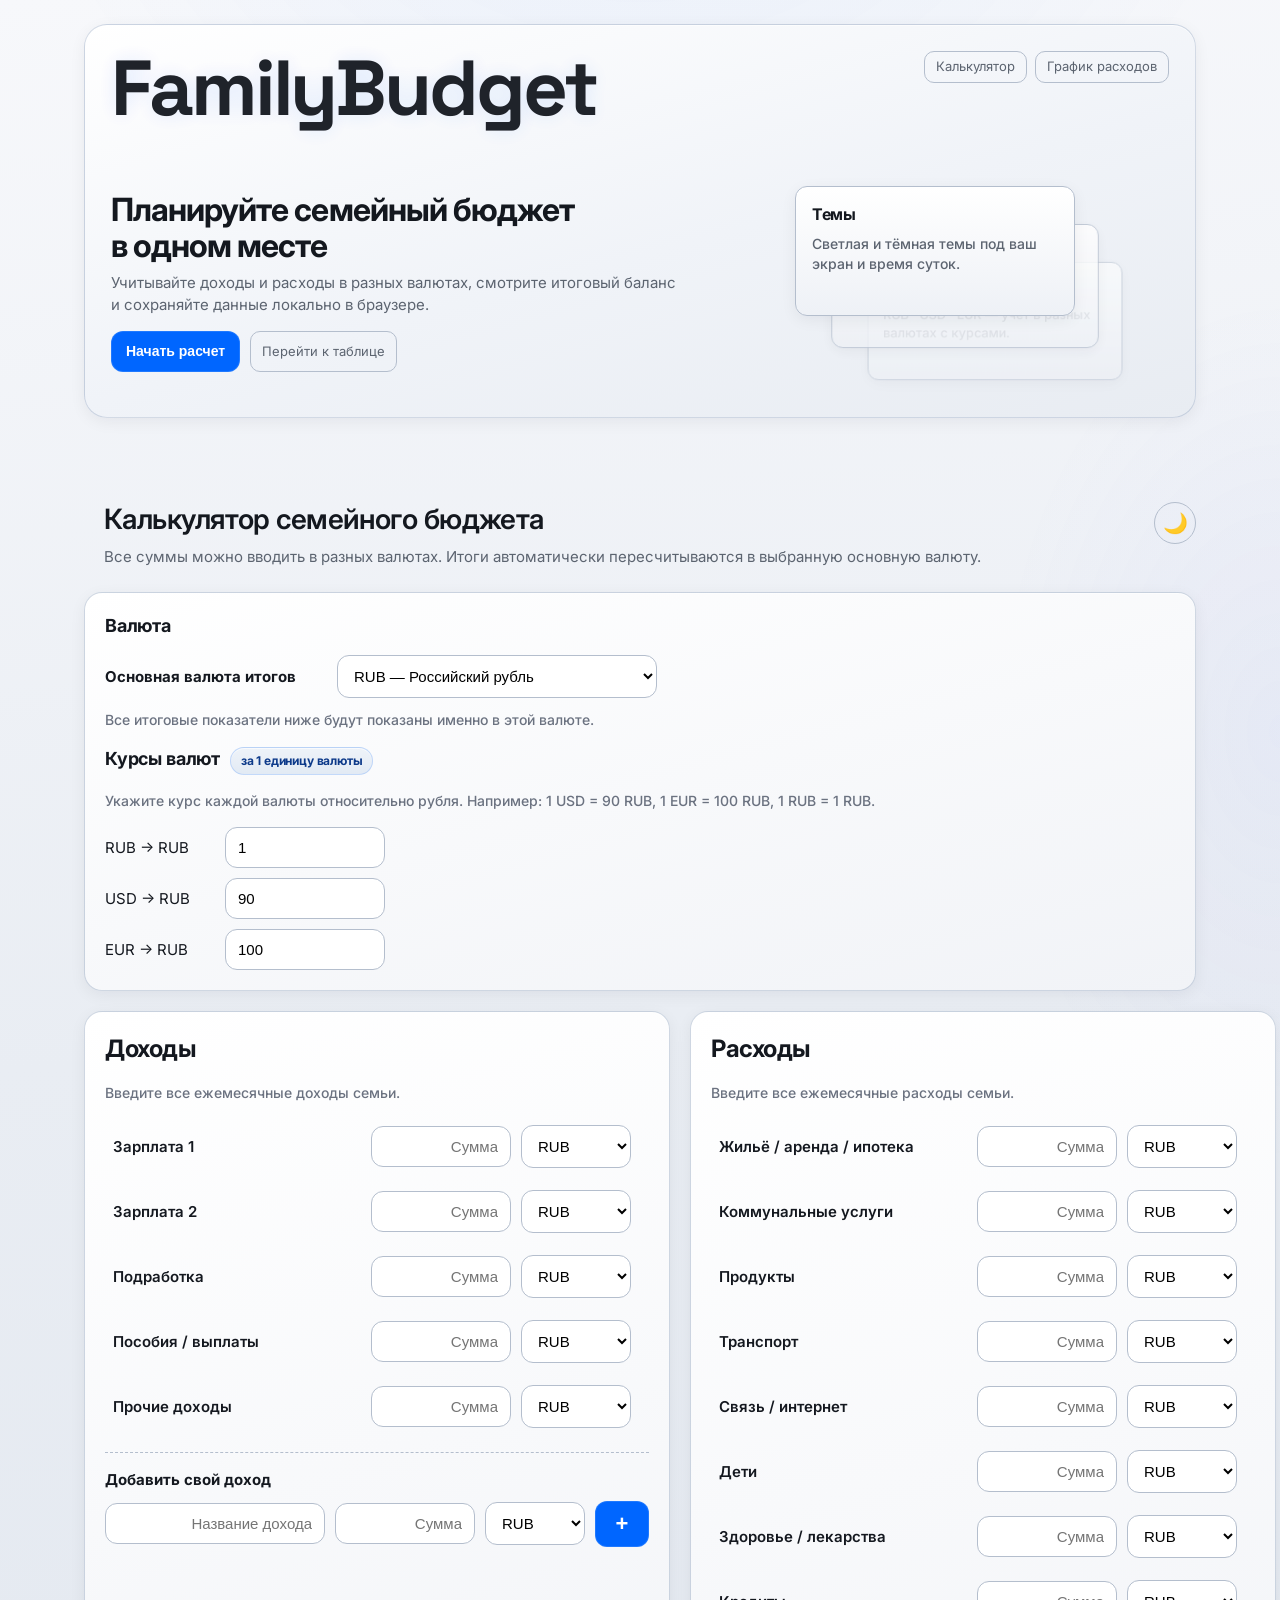
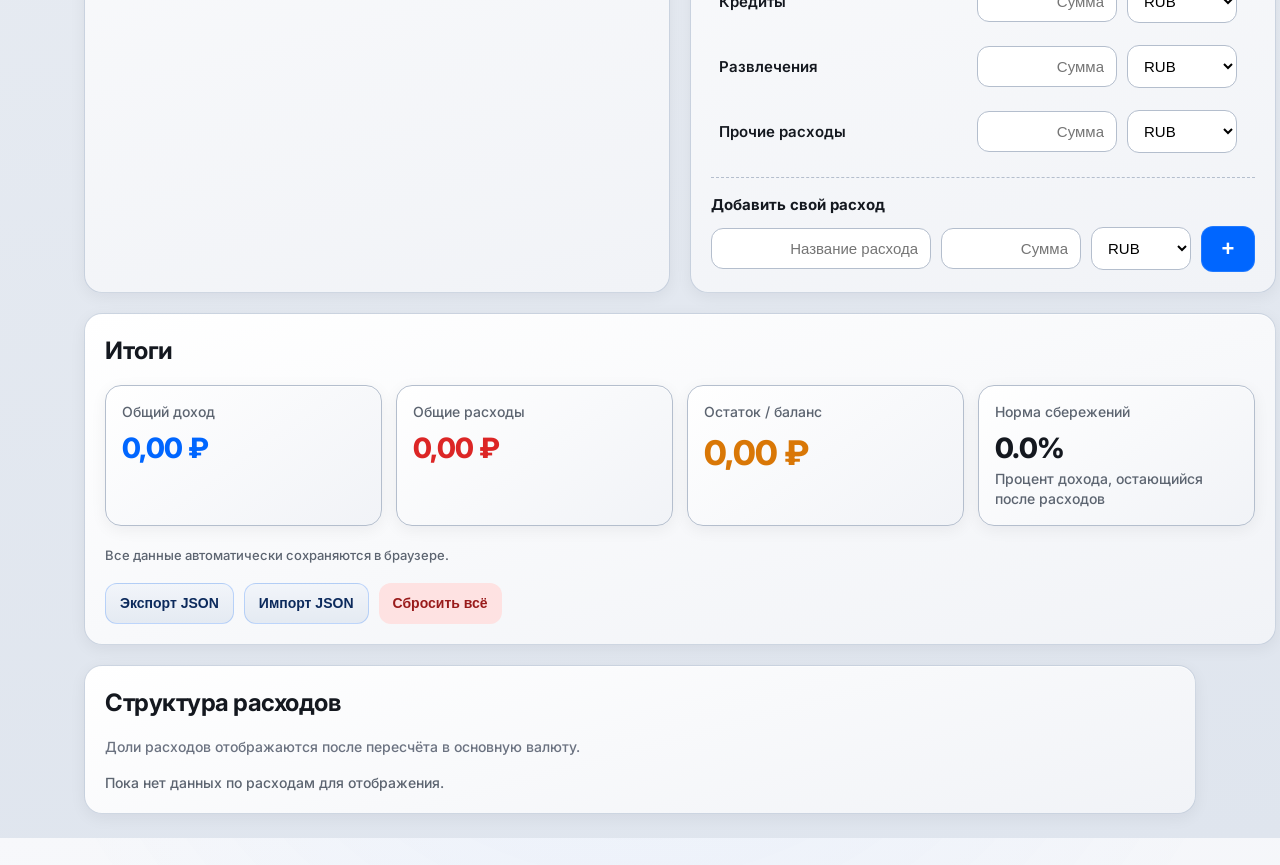
==== calc.html @ d7204646 "UI update" ====
<!DOCTYPE html>
<html lang="ru">
<head>
  <meta charset="UTF-8" />
  <meta name="viewport" content="width=device-width, initial-scale=1.0" />
  <title>Калькулятор семейного бюджета</title>
  <link rel="preconnect" href="https://fonts.googleapis.com" />
  <link rel="preconnect" href="https://fonts.gstatic.com" crossorigin />
  <link href="https://fonts.googleapis.com/css2?family=Inter:wght@400;500;600;700;800&family=Space+Grotesk:wght@500;600;700;800&display=swap" rel="stylesheet" />
  <style>
    :root {
      /* Neon / Tech — светлая: белый, холодный серый, металлик, контрастный синий */
      --bg: #e9edf3;
      --bg-mid: #dfe5ee;
      --card: #ffffff;
      --card-soft: #f1f3f7;
      --text: #14181f;
      --muted: #5c6470;
      --line: #b4becd;
      --primary: #0066ff;
      --primary-deep: #004ecc;
      --accent-violet: #5c6cff;
      --accent-cyan: #00a8e8;
      --accent-mint: #2db392;
      --glow-blue: rgba(0, 102, 255, 0.24);
      --glow-violet: rgba(92, 108, 255, 0.2);
      --card-border: rgba(130, 150, 180, 0.38);
      --metal-edge: rgba(255, 255, 255, 0.78);
      --metal-shade: rgba(15, 23, 42, 0.06);
      --focus-ring: rgba(0, 102, 255, 0.22);
      --neon-rim: rgba(0, 102, 255, 0.14);
      --shadow-ui: 0 4px 16px rgba(15, 23, 42, 0.06);
      --shadow-ui-hover: 0 8px 22px rgba(15, 23, 42, 0.08);
      --shadow-inset: inset 0 1px 0 rgba(255, 255, 255, 0.65);
      --danger: #dc2626;
      --success: #16a34a;
      --warning: #d97706;
      --radius: 18px;
    }

    body[data-theme="dark"] {
      /* Neon / Tech — тёмная: чёрный, иссиня-чёрный, металлик, контрастный синий */
      --bg: #020408;
      --bg-mid: #0a1018;
      --card: #080d14;
      --card-soft: #0c121c;
      --text: #e6edf6;
      --muted: #8b95a8;
      --line: #283240;
      --primary: #2f8fff;
      --primary-deep: #1570e0;
      --accent-violet: #7c8cff;
      --accent-cyan: #4dd4ff;
      --accent-mint: #3dd68c;
      --glow-blue: rgba(47, 143, 255, 0.3);
      --glow-violet: rgba(124, 140, 255, 0.26);
      --card-border: rgba(60, 80, 110, 0.5);
      --metal-edge: rgba(255, 255, 255, 0.09);
      --metal-shade: rgba(0, 0, 0, 0.45);
      --focus-ring: rgba(47, 143, 255, 0.32);
      --neon-rim: rgba(47, 143, 255, 0.18);
      --danger: #f87171;
      --success: #4ade80;
      --warning: #fbbf24;
    }

    * {
      box-sizing: border-box;
    }

    body {
      margin: 0;
      font-family: "Inter", system-ui, -apple-system, sans-serif;
      font-size: 15px;
      background:
        radial-gradient(ellipse 100% 55% at 50% -15%, rgba(0, 102, 255, 0.07), transparent 52%),
        radial-gradient(ellipse 50% 40% at 100% 30%, rgba(92, 108, 255, 0.05), transparent 45%),
        linear-gradient(175deg, #f7f8fb 0%, var(--bg) 42%, var(--bg-mid) 100%);
      color: var(--text);
      line-height: 1.45;
      transition: background 0.2s ease, color 0.2s ease;
    }

    h1,
    h2,
    h3,
    .hero-title {
      font-family: "Inter", system-ui, -apple-system, sans-serif;
      letter-spacing: -0.01em;
    }

    body[data-theme="dark"] {
      background:
        radial-gradient(ellipse 90% 50% at 50% 0%, rgba(47, 143, 255, 0.1), transparent 52%),
        radial-gradient(ellipse 45% 35% at 0% 80%, rgba(124, 140, 255, 0.06), transparent 48%),
        linear-gradient(180deg, var(--bg-mid) 0%, var(--bg) 42%, #010204 100%);
    }

    body[data-theme="dark"] .summary-box,
    body[data-theme="dark"] .chart-item,
    body[data-theme="dark"] .item-row input[type="text"],
    body[data-theme="dark"] .item-row select,
    body[data-theme="dark"] .control-row select,
    body[data-theme="dark"] .add-item-row input[type="text"],
    body[data-theme="dark"] .add-item-row select,
    body[data-theme="dark"] .rate-row input {
      background: var(--card-soft);
      color: var(--text);
      border-color: var(--line);
    }

    body[data-theme="dark"] .border-glow-card--panel {
      background: linear-gradient(165deg, var(--card-soft) 0%, var(--card) 100%);
      color: var(--text);
      border-color: var(--card-border);
      box-shadow:
        0 12px 36px rgba(0, 0, 0, 0.42),
        inset 0 1px 0 var(--metal-edge);
    }

    body[data-theme="dark"] .border-glow-inner .card {
      color: var(--text);
    }

    body[data-theme="dark"] .summary-box {
      box-shadow:
        0 10px 32px rgba(0, 0, 0, 0.45),
        inset 0 1px 0 var(--metal-edge);
    }

    body[data-theme="dark"] .btn-danger {
      background: #3f1d24;
      color: #fecaca;
    }

    body[data-theme="dark"] .btn-neutral {
      background: #172554;
      color: #dbeafe;
      border-color: #1d4ed8;
    }

    body[data-theme="dark"] .badge {
      background: #1e293b;
      color: #bfdbfe;
    }

    body[data-theme="dark"] .border-glow-inner .landing,
    body[data-theme="dark"] .swap-card {
      background: transparent;
      color: var(--text);
      border-color: var(--line);
    }

    body[data-theme="dark"] .link-btn {
      background: var(--card-soft);
      color: var(--muted);
      border-color: var(--line);
    }

    .container {
      max-width: 1280px;
      margin: 0 auto;
      padding: 48px 64px 24px;
    }

    .landing-wrap {
      max-width: 1280px;
      margin: 0 auto;
      padding: 24px 64px 0;
    }

    .border-glow-card {
      --edge-proximity: 0;
      --cursor-angle: 45deg;
      --edge-sensitivity: 40;
      --color-sensitivity: calc(var(--edge-sensitivity) + 20);
      --border-radius: 23px;
      --glow-padding: 72px;
      --cone-spread: 24;
      --fill-opacity: 0.42;
      --card-bg: #f2f5fa;

      position: relative;
      border-radius: var(--border-radius);
      isolation: isolate;
      transform: translate3d(0, 0, 0.01px);
      display: grid;
      border: 1px solid rgba(130, 150, 180, 0.35);
      background: linear-gradient(165deg, #ffffff 0%, #f0f3f8 55%, #e8ecf2 100%);
      overflow: visible;
      box-shadow: var(--shadow-ui), var(--shadow-inset);
      margin-bottom: 36px;
    }

    body[data-theme="dark"] .border-glow-card {
      --card-bg: #0c121c;
      border-color: rgba(60, 80, 110, 0.45);
      background: linear-gradient(165deg, #0c121c 0%, #080c14 50%, #05080c 100%);
      box-shadow:
        0 16px 48px rgba(0, 0, 0, 0.55),
        0 0 0 1px var(--neon-rim),
        inset 0 1px 0 var(--metal-edge);
    }

    .border-glow-card::before,
    .border-glow-card::after {
      content: "";
      position: absolute;
      inset: 0;
      border-radius: inherit;
      transition: opacity 0.25s ease-out;
      z-index: -1;
      pointer-events: none;
    }

    .border-glow-card:not(:hover):not(.sweep-active)::before,
    .border-glow-card:not(:hover):not(.sweep-active)::after,
    .border-glow-card:not(:hover):not(.sweep-active) > .edge-light {
      opacity: 0;
      transition: opacity 0.75s ease-in-out;
    }

    .border-glow-card::before {
      border: 1px solid transparent;
      background:
        linear-gradient(var(--card-bg, #f2f5fa) 0 100%) padding-box,
        linear-gradient(rgb(255 255 255 / 0%) 0% 100%) border-box,
        var(--gradient-one) border-box,
        var(--gradient-two) border-box,
        var(--gradient-three) border-box,
        var(--gradient-four) border-box,
        var(--gradient-five) border-box,
        var(--gradient-six) border-box,
        var(--gradient-seven) border-box,
        var(--gradient-base) border-box;

      opacity: calc((var(--edge-proximity) - var(--color-sensitivity)) / (100 - var(--color-sensitivity)));

      -webkit-mask-image: conic-gradient(
        from var(--cursor-angle) at center,
        black calc(var(--cone-spread) * 1%),
        transparent calc((var(--cone-spread) + 15) * 1%),
        transparent calc((100 - var(--cone-spread) - 15) * 1%),
        black calc((100 - var(--cone-spread)) * 1%)
      );
      mask-image: conic-gradient(
        from var(--cursor-angle) at center,
        black calc(var(--cone-spread) * 1%),
        transparent calc((var(--cone-spread) + 15) * 1%),
        transparent calc((100 - var(--cone-spread) - 15) * 1%),
        black calc((100 - var(--cone-spread)) * 1%)
      );
    }

    .border-glow-card::after {
      border: 1px solid transparent;
      background:
        var(--gradient-one) padding-box,
        var(--gradient-two) padding-box,
        var(--gradient-three) padding-box,
        var(--gradient-four) padding-box,
        var(--gradient-five) padding-box,
        var(--gradient-six) padding-box,
        var(--gradient-seven) padding-box,
        var(--gradient-base) padding-box;

      -webkit-mask-image:
        linear-gradient(to bottom, black, black),
        radial-gradient(ellipse at 50% 50%, black 40%, transparent 65%),
        radial-gradient(ellipse at 66% 66%, black 5%, transparent 40%),
        radial-gradient(ellipse at 33% 33%, black 5%, transparent 40%),
        radial-gradient(ellipse at 66% 33%, black 5%, transparent 40%),
        radial-gradient(ellipse at 33% 66%, black 5%, transparent 40%),
        conic-gradient(from var(--cursor-angle) at center, transparent 5%, black 15%, black 85%, transparent 95%);
      mask-image:
        linear-gradient(to bottom, black, black),
        radial-gradient(ellipse at 50% 50%, black 40%, transparent 65%),
        radial-gradient(ellipse at 66% 66%, black 5%, transparent 40%),
        radial-gradient(ellipse at 33% 33%, black 5%, transparent 40%),
        radial-gradient(ellipse at 66% 33%, black 5%, transparent 40%),
        radial-gradient(ellipse at 33% 66%, black 5%, transparent 40%),
        conic-gradient(from var(--cursor-angle) at center, transparent 5%, black 15%, black 85%, transparent 95%);

      -webkit-mask-composite: source-out, source-over, source-over, source-over, source-over, source-over;
      mask-composite: subtract, add, add, add, add, add;
      opacity: calc(var(--fill-opacity, 0.5) * (var(--edge-proximity) - var(--color-sensitivity)) / (100 - var(--color-sensitivity)));
      mix-blend-mode: soft-light;
    }

    .border-glow-card > .edge-light {
      position: absolute;
      inset: calc(var(--glow-padding) * -1);
      border-radius: inherit;
      pointer-events: none;
      z-index: 1;

      -webkit-mask-image: conic-gradient(
        from var(--cursor-angle) at center,
        black 2.5%,
        transparent 10%,
        transparent 90%,
        black 97.5%
      );
      mask-image: conic-gradient(
        from var(--cursor-angle) at center,
        black 2.5%,
        transparent 10%,
        transparent 90%,
        black 97.5%
      );

      opacity: calc((var(--edge-proximity) - var(--edge-sensitivity)) / (100 - var(--edge-sensitivity)));
      mix-blend-mode: plus-lighter;
      transition: opacity 0.25s ease-out;
    }

    .border-glow-card > .edge-light::before {
      content: "";
      position: absolute;
      inset: var(--glow-padding);
      border-radius: inherit;
      box-shadow:
        inset 0 0 0 1px var(--glow-color, hsl(210deg 85% 72% / 100%)),
        inset 0 0 1px 0 var(--glow-color-60),
        inset 0 0 3px 0 var(--glow-color-50),
        inset 0 0 6px 0 var(--glow-color-40),
        inset 0 0 15px 0 var(--glow-color-30),
        inset 0 0 25px 2px var(--glow-color-20),
        inset 0 0 50px 2px var(--glow-color-10),
        0 0 1px 0 var(--glow-color-60),
        0 0 3px 0 var(--glow-color-50),
        0 0 6px 0 var(--glow-color-40),
        0 0 15px 0 var(--glow-color-30),
        0 0 25px 2px var(--glow-color-20),
        0 0 50px 2px var(--glow-color-10);
    }

    .border-glow-inner {
      display: flex;
      flex-direction: column;
      position: relative;
      overflow: visible;
      z-index: 3;
      border-radius: inherit;
    }

    .border-glow-inner .landing,
    .border-glow-inner .card {
      background: transparent;
      border: none;
      box-shadow: none;
      border-radius: inherit;
      margin-bottom: 0;
    }

    /* только вложенный «Остаток / баланс» — без второй рамки поверх glow */
    .border-glow-inner .summary-box--balance-inner {
      background: transparent;
      border: none;
      box-shadow: none;
      border-radius: inherit;
      margin-bottom: 0;
      flex: 1;
      min-height: 0;
    }

    body[data-theme="dark"] .border-glow-inner .summary-box--balance-inner {
      background: transparent;
      box-shadow: none;
    }

    /* Остаток / баланс — отдельный компактный Border Glow, сильнее свечение */
    .border-glow-card--balance {
      --border-radius: 16px;
      --glow-padding: 40px;
      --edge-sensitivity: 32;
      --cone-spread: 26;
      display: flex;
      flex-direction: column;
      align-self: stretch;
      width: 100%;
      height: 100%;
      min-height: 0;
      margin: 0;
      background: linear-gradient(145deg, var(--card) 0%, var(--card-soft) 100%);
      border: 1px solid var(--line);
      box-shadow: var(--shadow-ui), var(--shadow-inset);
    }

    .border-glow-card--balance > .border-glow-inner {
      flex: 1 1 auto;
      min-height: 0;
      display: flex;
      flex-direction: column;
    }

    body[data-theme="dark"] .border-glow-card--balance {
      background: linear-gradient(145deg, var(--card-soft) 0%, var(--card) 100%);
      border-color: var(--line);
      box-shadow:
        0 10px 32px rgba(0, 0, 0, 0.45),
        inset 0 1px 0 var(--metal-edge);
    }

    .border-glow-card--panel {
      --border-radius: var(--radius);
      --glow-padding: 52px;
      --cone-spread: 22;
      --fill-opacity: 0.38;
      background: linear-gradient(165deg, var(--card) 0%, var(--card-soft) 100%);
      border: 1px solid var(--card-border);
      box-shadow: var(--shadow-ui), var(--shadow-inset);
      margin-bottom: 0;
      transition: box-shadow 0.22s ease, border-color 0.22s ease;
    }

    .border-glow-card--panel:hover {
      box-shadow: var(--shadow-ui-hover), var(--shadow-inset);
      border-color: rgba(0, 102, 255, 0.2);
    }

    body[data-theme="dark"] .border-glow-card--panel:hover {
      box-shadow:
        0 18px 48px rgba(0, 0, 0, 0.55),
        0 0 0 1px var(--neon-rim),
        inset 0 1px 0 var(--metal-edge);
    }

    .border-glow-chart {
      margin-top: 20px;
    }

    .landing {
      padding: 26px;
    }

    .landing-nav {
      display: flex;
      justify-content: space-between;
      align-items: flex-start;
      gap: 12px;
      margin-bottom: 48px;
      flex-wrap: wrap;
    }

    .brand {
      font-family: "Space Grotesk", "Inter", sans-serif;
      font-size: 78px;
      font-weight: 800;
      line-height: 0.95;
      letter-spacing: -0.04em;
      color: var(--text);
      position: relative;
      opacity: 0.95;
      text-shadow: 0 0 20px rgba(0, 102, 255, 0.12);
    }

    .landing-links {
      display: flex;
      gap: 8px;
      flex-wrap: wrap;
    }

    .link-btn {
      display: inline-flex;
      align-items: center;
      justify-content: center;
      text-decoration: none;
      color: var(--muted);
      border: 1px solid var(--line);
      border-radius: 10px;
      padding: 7px 11px;
      font-size: 13px;
      line-height: 1.2;
      transition:
        box-shadow 0.22s ease,
        border-color 0.22s ease,
        background 0.22s ease,
        color 0.22s ease;
    }

    .link-btn:hover {
      color: var(--text);
      border-color: rgba(0, 102, 255, 0.35);
      background: rgba(0, 102, 255, 0.04);
      box-shadow: none;
    }

    body[data-theme="dark"] .link-btn:hover {
      color: var(--text);
      border-color: rgba(47, 143, 255, 0.45);
      background: rgba(47, 143, 255, 0.08);
    }

    .hero-grid {
      display: grid;
      grid-template-columns: 1.1fr 0.9fr;
      gap: 16px;
      align-items: center;
    }

    .hero-title {
      margin: 0 0 8px;
      font-size: 32px;
      font-weight: 700;
      line-height: 1.12;
      letter-spacing: -0.03em;
    }

    .hero-subtitle {
      margin: 0 0 16px;
      color: var(--muted);
      max-width: 70ch;
    }

    .hero-actions {
      display: flex;
      gap: 10px;
      flex-wrap: wrap;
    }

    .hero-stat-card {
      position: relative;
      background: linear-gradient(145deg, #ffffff 0%, #f4f6fa 100%);
      border: 1px solid var(--card-border);
      border-radius: 14px;
      padding: 14px;
      box-shadow: var(--shadow-ui), var(--shadow-inset);
    }

    body[data-theme="dark"] .hero-stat-card {
      background: linear-gradient(145deg, var(--card-soft) 0%, var(--card) 100%);
      border-color: var(--line);
      color: var(--text);
      box-shadow:
        0 16px 40px rgba(0, 0, 0, 0.42),
        inset 0 1px 0 var(--metal-edge);
    }

    /* Без светлой подложки; чуть выше общей середины колонки */
    .hero-stat-card.hero-stat-card--swap {
      min-height: 280px;
      overflow: visible;
      display: flex;
      align-items: center;
      justify-content: center;
      width: 100%;
      margin-top: -62px;
      background: transparent;
      border: none;
      box-shadow: none;
      padding: 0;
    }

    body[data-theme="dark"] .hero-stat-card.hero-stat-card--swap {
      background: transparent;
      border: none;
      box-shadow: none;
    }

    .card-swap-container {
      position: relative;
      width: 100%;
      max-width: 300px;
      height: 220px;
      margin: 0 auto;
      perspective: 900px;
      overflow: visible;
      transform-origin: center center;
    }

    .swap-card {
      position: absolute;
      top: 50%;
      left: 50%;
      width: min(100%, 280px);
      min-height: 130px;
      padding: 16px;
      border-radius: 12px;
      border: 1px solid var(--line);
      background: linear-gradient(180deg, #ffffff, #eef1f6);
      box-shadow: var(--shadow-ui), inset 0 1px 0 var(--metal-edge);
      transform-style: preserve-3d;
      will-change: transform;
      backface-visibility: hidden;
      -webkit-backface-visibility: hidden;
    }

    body[data-theme="dark"] .swap-card {
      background: linear-gradient(180deg, #101820, #0c1218);
      box-shadow: inset 0 1px 0 var(--metal-edge);
    }

    .swap-card__title {
      margin: 0 0 8px;
      font-size: 16px;
      font-weight: 700;
      letter-spacing: -0.02em;
      color: var(--text);
    }

    .swap-card__text {
      margin: 0;
      font-size: 14px;
      font-weight: 500;
      line-height: 1.4;
      color: var(--muted);
    }

    @media (max-width: 768px) {
      .card-swap-container {
        transform: scale(0.85);
      }
    }

    @media (max-width: 480px) {
      .card-swap-container {
        transform: scale(0.72);
      }
    }

    .header {
      margin-bottom: 24px;
      display: flex;
      justify-content: space-between;
      align-items: flex-start;
      gap: 12px;
    }

    /* Как у текста внутри .card (padding 20px) */
    .header > div:first-child {
      padding-left: 20px;
    }

    .header .page-title {
      margin: 0 0 10px;
      font-size: 28px;
      font-weight: 600;
      line-height: 1.22;
      letter-spacing: -0.02em;
    }

    .header p {
      margin: 0;
      color: var(--muted);
    }

    .top-controls {
      display: grid;
      grid-template-columns: 1fr;
      gap: 20px;
      margin-bottom: 20px;
    }

    .grid {
      display: grid;
      grid-template-columns: 1.1fr 1.1fr 0.9fr;
      gap: 20px;
    }

    .card {
      position: relative;
      background: linear-gradient(165deg, var(--card) 0%, var(--card-soft) 100%);
      border: 1px solid var(--card-border);
      border-radius: var(--radius);
      box-shadow: var(--shadow-ui), var(--shadow-inset);
      padding: 20px;
      transition:
        box-shadow 0.22s ease,
        border-color 0.22s ease,
        background 0.22s ease;
    }

    .border-glow-inner .card {
      transition:
        box-shadow 0.22s ease,
        border-color 0.22s ease,
        background 0.22s ease;
    }

    .card h2 {
      margin-top: 0;
      margin-bottom: 16px;
      font-size: 24px;
      font-weight: 700;
      letter-spacing: -0.02em;
    }

    .card h3 {
      margin-top: 0;
      margin-bottom: 16px;
      font-size: 18px;
      font-weight: 700;
      letter-spacing: -0.01em;
    }

    .section-note {
      color: #6b7280;
      font-size: 14px;
      margin-bottom: 16px;
    }

    body[data-theme="dark"] .section-note {
      color: var(--muted);
    }

    .summary-title,
    .section-note,
    .muted,
    .footer-note {
      font-weight: 500;
    }

    .item-row {
      display: grid;
      grid-template-columns: 1fr 140px 110px auto;
      gap: 10px;
      align-items: center;
      margin-bottom: 10px;
      padding: 6px 8px;
      border-radius: 14px;
      transition: background 0.18s ease;
    }

    .item-row:hover {
      background: rgba(0, 102, 255, 0.05);
    }

    body[data-theme="dark"] .item-row:hover {
      background: rgba(47, 143, 255, 0.09);
    }

    .add-item-row {
      display: grid;
      grid-template-columns: minmax(220px, 2fr) minmax(140px, 160px) minmax(100px, 120px) 54px;
      gap: 10px;
      align-items: center;
    }

    .item-row label {
      font-weight: 600;
    }

    .item-row input[type="number"],
    .item-row input[type="text"],
    .item-row select,
    .control-row select,
    .add-item-row input[type="number"],
    .add-item-row input[type="text"],
    .add-item-row select {
      width: 100%;
      padding: 11px 12px;
      border: 1px solid var(--line);
      border-radius: 12px;
      outline: none;
      font-size: 15px;
      background: #fff;
      min-width: 0;
    }

    /* Поля с суммами выравниваются по правому краю */
    .item-row input[type="text"],
    .add-item-row input[type="text"] {
      text-align: right;
    }

    .item-row input:focus,
    .item-row select:focus,
    .control-row select:focus,
    .rate-row input:focus,
    .add-item-row input:focus,
    .add-item-row select:focus {
      border-color: var(--primary);
      box-shadow: 0 0 0 3px var(--focus-ring);
    }

    .btn {
      display: inline-flex;
      align-items: center;
      justify-content: center;
      border: none;
      border-radius: 12px;
      padding: 11px 14px;
      cursor: pointer;
      font-weight: 700;
      font-size: 14px;
      line-height: 1.2;
      white-space: nowrap;
      transition:
        box-shadow 0.22s ease,
        border-color 0.22s ease,
        background 0.22s ease,
        color 0.22s ease;
    }

    .btn-primary {
      background: var(--primary);
      color: #fff;
      border: 1px solid rgba(255, 255, 255, 0.12);
      box-shadow: none;
    }

    /* Hover остаётся акцентным: темнее/насыщеннее синий, белый текст — не как вторичная link-btn */
    .btn-primary:hover {
      color: #fff;
      background: var(--primary-deep);
      border-color: rgba(255, 255, 255, 0.22);
      box-shadow: 0 4px 16px rgba(0, 102, 255, 0.32);
    }

    body[data-theme="dark"] .btn-primary:hover {
      color: #fff;
      background: #4da3ff;
      border-color: rgba(255, 255, 255, 0.2);
      box-shadow: 0 4px 20px rgba(47, 143, 255, 0.38);
    }

    .btn-danger {
      background: #fee2e2;
      color: #991b1b;
    }

    .btn-neutral {
      background: linear-gradient(180deg, #f2f5fa, #e4eaf2);
      color: #0c2a5c;
      border: 1px solid rgba(0, 102, 255, 0.22);
    }

    .btn-small {
      padding: 8px 10px;
      font-size: 13px;
      line-height: 1.2;
    }

    .btn-ghost {
      background: transparent;
      color: var(--text);
      border: 1px solid var(--line);
      width: 42px;
      height: 42px;
      padding: 0;
      border-radius: 50%;
      font-size: 20px;
      line-height: 1;
      display: inline-flex;
      align-items: center;
      justify-content: center;
    }

    .btn-add-icon {
      min-width: 54px;
      padding: 11px 0;
      font-size: 22px;
      line-height: 1;
    }

    .summary {
      display: grid;
      gap: 14px;
    }

    .summary-box {
      position: relative;
      overflow: hidden;
      border: 1px solid var(--line);
      border-radius: 16px;
      padding: 16px;
      background: linear-gradient(145deg, var(--card) 0%, var(--card-soft) 100%);
      box-shadow: var(--shadow-ui), var(--shadow-inset);
      transition:
        box-shadow 0.22s ease,
        border-color 0.22s ease,
        background 0.22s ease;
    }

    .summary-title {
      font-size: 14px;
      color: var(--muted);
      margin-bottom: 6px;
    }

    .summary-value {
      font-size: 28px;
      font-weight: 800;
      letter-spacing: -0.025em;
    }

    #balance {
      font-size: 34px;
      font-weight: 800;
      letter-spacing: -0.02em;
    }

    .income-value {
      color: var(--primary);
    }

    .expense-value {
      color: var(--danger);
    }

    .balance-positive {
      color: var(--primary);
    }

    .balance-negative {
      color: var(--danger);
    }

    .balance-zero {
      color: var(--warning);
    }

    .add-row-box {
      margin-top: 18px;
      padding-top: 16px;
      border-top: 1px dashed var(--line);
    }

    .add-row-title {
      font-weight: 700;
      margin-bottom: 10px;
    }

    .actions {
      display: flex;
      gap: 10px;
      flex-wrap: wrap;
      margin-top: 18px;
    }

    .chart-list {
      margin-top: 16px;
      display: grid;
      gap: 12px;
    }

    .chart-item {
      padding: 12px;
      border: 1px solid var(--line);
      border-radius: 14px;
      background: linear-gradient(180deg, #ffffff, #eef2f8);
      box-shadow: inset 0 1px 0 var(--metal-edge);
      transition:
        box-shadow 0.22s ease,
        border-color 0.22s ease,
        background 0.22s ease;
    }

    .chart-item:hover {
      border-color: rgba(0, 102, 255, 0.18);
    }

    body[data-theme="dark"] .chart-item {
      background: linear-gradient(180deg, #0c121c, #080c12);
      box-shadow: inset 0 1px 0 var(--metal-edge);
    }

    body[data-theme="dark"] .chart-item:hover {
      border-color: rgba(47, 143, 255, 0.28);
    }

    /* Структура расходов: строки без видимой рамки */
    #expenseChart .chart-item {
      border: none;
      box-shadow: none;
      background: transparent;
    }

    #expenseChart .chart-item:hover {
      border: none;
      background: rgba(0, 102, 255, 0.04);
    }

    body[data-theme="dark"] #expenseChart .chart-item {
      background: transparent;
      box-shadow: none;
    }

    body[data-theme="dark"] #expenseChart .chart-item:hover {
      border: none;
      background: rgba(47, 143, 255, 0.07);
    }

    .chart-head {
      display: flex;
      justify-content: space-between;
      gap: 12px;
      margin-bottom: 8px;
      font-size: 14px;
      font-weight: 700;
    }

    .bar-track {
      width: 100%;
      height: 12px;
      background: linear-gradient(180deg, #d5dce6, #eef2f7);
      border-radius: 999px;
      overflow: hidden;
      box-shadow: inset 0 2px 4px var(--metal-shade);
    }

    .bar-fill {
      height: 100%;
      border-radius: 999px;
      background: linear-gradient(
        90deg,
        var(--accent-cyan) 0%,
        var(--accent-violet) 38%,
        var(--primary) 72%,
        var(--primary-deep) 100%
      );
      width: 0%;
      transition: width 0.6s cubic-bezier(0.4, 0, 0.2, 1);
      box-shadow:
        0 0 16px var(--glow-blue),
        0 0 28px var(--glow-violet);
    }

    body[data-theme="dark"] .bar-track {
      background: linear-gradient(180deg, #060a10, #121a24);
      box-shadow: inset 0 2px 6px rgba(0, 0, 0, 0.6);
    }

    body[data-theme="dark"] .bar-fill {
      box-shadow:
        0 0 20px var(--glow-blue),
        0 0 34px var(--glow-violet);
    }

    .muted {
      color: var(--muted);
      font-size: 14px;
    }

    .footer-note {
      margin-top: 20px;
      color: var(--muted);
      font-size: 13px;
    }

    .remove-btn {
      min-width: 42px;
    }

    .control-row {
      display: grid;
      grid-template-columns: 220px 1fr;
      gap: 12px;
      align-items: center;
      margin-bottom: 12px;
    }

    .control-row label {
      font-weight: 700;
    }

    .currency-select-wrap {
      width: fit-content;
      min-width: 320px;
      max-width: 100%;
    }

    .currency-select-wrap select {
      width: auto;
      min-width: 100%;
      display: inline-block;
    }

    .rate-grid {
      display: grid;
      gap: 10px;
      margin-top: 8px;
    }

    .rate-row {
      display: flex;
      justify-content: flex-start;
      align-items: center;
      gap: 10px;
    }

    .rate-row label {
      width: 110px;
      flex: 0 0 110px;
    }

    .rate-row input {
      width: 160px;
      padding: 11px 12px;
      border: 1px solid var(--line);
      border-radius: 12px;
      outline: none;
      font-size: 15px;
      background: #fff;
    }

    .badge {
      display: inline-block;
      padding: 4px 10px;
      border-radius: 999px;
      background: linear-gradient(180deg, #eef3f9, #e2eaf4);
      border: 1px solid rgba(0, 102, 255, 0.18);
      color: #0d3a8a;
      font-size: 12px;
      font-weight: 700;
      margin-left: 6px;
      box-shadow: inset 0 1px 0 rgba(255, 255, 255, 0.65);
    }

    @media (min-width: 1200px) {
      .container {
        max-width: 1400px;
        padding: 48px 84px 24px;
      }

      .landing-wrap {
        max-width: 1400px;
        padding: 24px 84px 0;
      }

      .grid {
        grid-template-columns: 1fr 1fr;
      }

      .grid > .border-glow-card.summary-card {
        grid-column: 1 / -1;
      }

      .summary {
        grid-template-columns: repeat(4, minmax(0, 1fr));
      }
    }

    @media (max-width: 1100px) {
      .grid,
      .top-controls {
        grid-template-columns: 1fr;
      }
    }

    @media (max-width: 900px) {
      .brand {
        font-size: 52px;
        line-height: 1;
      }
    }

    @media (max-width: 700px) {
      .brand {
        font-size: 40px;
        letter-spacing: -0.03em;
      }

      .landing-wrap {
        padding: 20px 20px 0;
      }

      .hero-grid {
        grid-template-columns: 1fr;
      }

      .hero-stat-card.hero-stat-card--swap {
        margin-top: 0;
      }

      .item-row,
      .add-item-row {
        grid-template-columns: 1fr;
      }

      .control-row,
      .rate-row {
        grid-template-columns: 1fr;
      }

      .rate-row {
        display: grid;
      }

      .rate-row label,
      .rate-row input {
        width: 100%;
        flex: none;
      }

      .summary-value {
        font-size: 24px;
      }

      .hero-title {
        font-size: 26px;
      }

      .header {
        flex-direction: column;
        align-items: stretch;
      }
    }
  </style>
</head>
<body>
  <div class="landing-wrap">
    <div class="border-glow-card" id="landingBorderGlow">
      <span class="edge-light" aria-hidden="true"></span>
      <div class="border-glow-inner">
    <!-- Приветственный мини-лендинг -->
    <section class="landing bento-section" id="landingHero">
      <div class="landing-nav">
        <div class="brand">FamilyBudget</div>
        <div class="landing-links">
          <a class="link-btn" href="#appSection">Калькулятор</a>
          <a class="link-btn" href="#expenseChartSection">График расходов</a>
        </div>
      </div>

      <div class="hero-grid">
        <div>
          <h1 class="hero-title">Планируйте семейный бюджет в&nbsp;одном месте</h1>
          <p class="hero-subtitle">
            Учитывайте доходы и&nbsp;расходы в&nbsp;разных валютах, смотрите итоговый баланс и&nbsp;сохраняйте данные локально в&nbsp;браузере.
          </p>
          <div class="hero-actions">
            <button class="btn btn-primary" id="goToCalculatorBtn" type="button">Начать расчет</button>
            <a class="link-btn" href="#appSection">Перейти к&nbsp;таблице</a>
          </div>
        </div>
        <div class="hero-stat-card hero-stat-card--swap">
          <div class="card-swap-container" id="heroCardSwap" aria-live="polite">
            <div class="swap-card">
              <h3 class="swap-card__title">3 валюты</h3>
              <p class="swap-card__text">RUB · USD · EUR — учёт в&nbsp;разных валютах с&nbsp;курсами.</p>
            </div>
            <div class="swap-card">
              <h3 class="swap-card__title">Темы</h3>
              <p class="swap-card__text">Светлая и&nbsp;тёмная темы под&nbsp;ваш экран и&nbsp;время суток.</p>
            </div>
            <div class="swap-card">
              <h3 class="swap-card__title">Данные</h3>
              <p class="swap-card__text">Экспорт и&nbsp;импорт — резервная копия прямо из&nbsp;браузера.</p>
            </div>
          </div>
        </div>
      </div>
    </section>
      </div>
    </div>
  </div>

  <div class="container" id="appSection">
    <div class="header">
      <!-- Основной заголовок страницы -->
      <div>
        <h2 class="page-title">Калькулятор семейного бюджета</h2>
        <p>Все суммы можно вводить в&nbsp;разных валютах. Итоги автоматически пересчитываются в&nbsp;выбранную основную валюту.</p>
      </div>
      <!-- Неакцентная кнопка переключения темы -->
      <button class="btn btn-ghost" id="themeToggleBtn" type="button" title="Переключить тему" aria-label="Переключить тему">🌙</button>
    </div>

    <div class="top-controls">
      <div class="border-glow-card border-glow-card--panel" id="borderGlowTopControls">
        <span class="edge-light" aria-hidden="true"></span>
        <div class="border-glow-inner">
      <div class="card">
        <!-- Объединённый блок управления валютами -->
        <h3>Валюта</h3>
        <div class="control-row">
          <label for="baseCurrency">Основная валюта итогов</label>
          <!-- Ширина выпадающего списка под самую длинную строку -->
          <div class="currency-select-wrap">
            <select id="baseCurrency">
              <option value="RUB">RUB — Российский рубль</option>
              <option value="USD">USD — Доллар США</option>
              <option value="EUR">EUR — Евро</option>
            </select>
          </div>
        </div>
        <div class="section-note">
          Все итоговые показатели ниже будут показаны именно в&nbsp;этой валюте.
        </div>
        <h3>Курсы валют <span class="badge">за&nbsp;1 единицу валюты</span></h3>
        <div class="section-note">
          Укажите курс каждой валюты относительно&nbsp;рубля. Например: 1 USD = 90 RUB, 1 EUR = 100 RUB, 1 RUB = 1 RUB.
        </div>
        <div class="rate-grid">
          <div class="rate-row">
            <label for="rateRUB">RUB → RUB</label>
            <input type="number" id="rateRUB" min="0" step="0.0001" placeholder="1" />
          </div>
          <div class="rate-row">
            <label for="rateUSD">USD → RUB</label>
            <input type="number" id="rateUSD" min="0" step="0.0001" placeholder="90" />
          </div>
          <div class="rate-row">
            <label for="rateEUR">EUR → RUB</label>
            <input type="number" id="rateEUR" min="0" step="0.0001" placeholder="100" />
          </div>
        </div>
      </div>
        </div>
      </div>
    </div>

    <div class="grid">
      <div class="border-glow-card border-glow-card--panel" id="borderGlowIncome">
        <span class="edge-light" aria-hidden="true"></span>
        <div class="border-glow-inner">
      <div class="card">
        <h2>Доходы</h2>
        <div class="section-note">Введите все ежемесячные доходы семьи.</div>
        <div id="incomeList"></div>

        <div class="add-row-box">
          <div class="add-row-title">Добавить свой доход</div>
          <div class="add-item-row">
            <input type="text" id="newIncomeName" placeholder="Название дохода" />
            <input type="text" id="newIncomeValue" inputmode="decimal" placeholder="Сумма" />
            <select id="newIncomeCurrency">
              <option value="RUB">RUB</option>
              <option value="USD">USD</option>
              <option value="EUR">EUR</option>
            </select>
            <button class="btn btn-primary btn-add-icon" id="addIncomeBtn" title="Добавить доход" aria-label="Добавить доход">+</button>
          </div>
        </div>
      </div>
        </div>
      </div>

      <div class="border-glow-card border-glow-card--panel" id="borderGlowExpense">
        <span class="edge-light" aria-hidden="true"></span>
        <div class="border-glow-inner">
      <div class="card">
        <h2>Расходы</h2>
        <div class="section-note">Введите все ежемесячные расходы семьи.</div>
        <div id="expenseList"></div>

        <div class="add-row-box">
          <div class="add-row-title">Добавить свой расход</div>
          <div class="add-item-row">
            <input type="text" id="newExpenseName" placeholder="Название расхода" />
            <input type="text" id="newExpenseValue" inputmode="decimal" placeholder="Сумма" />
            <select id="newExpenseCurrency">
              <option value="RUB">RUB</option>
              <option value="USD">USD</option>
              <option value="EUR">EUR</option>
            </select>
            <button class="btn btn-primary btn-add-icon" id="addExpenseBtn" title="Добавить расход" aria-label="Добавить расход">+</button>
          </div>
        </div>
      </div>
        </div>
      </div>

      <div class="border-glow-card border-glow-card--panel summary-card" id="borderGlowSummary">
        <span class="edge-light" aria-hidden="true"></span>
        <div class="border-glow-inner">
      <div class="card">
        <h2>Итоги</h2>

        <div class="summary">
          <div class="summary-box">
            <div class="summary-title">Общий доход</div>
            <div class="summary-value income-value" id="totalIncome">0</div>
          </div>

          <div class="summary-box">
            <div class="summary-title">Общие расходы</div>
            <div class="summary-value expense-value" id="totalExpense">0</div>
          </div>

          <div class="border-glow-card border-glow-card--balance" id="borderGlowBalance">
            <span class="edge-light" aria-hidden="true"></span>
            <div class="border-glow-inner">
              <div class="summary-box summary-box--balance-inner">
                <div class="summary-title">Остаток / баланс</div>
                <div class="summary-value" id="balance">0</div>
              </div>
            </div>
          </div>

          <div class="summary-box">
            <div class="summary-title">Норма сбережений</div>
            <div class="summary-value" id="savingsRate">0%</div>
            <div class="muted">Процент дохода, остающийся после&nbsp;расходов</div>
          </div>
        </div>

        <div class="footer-note">
          Все данные автоматически сохраняются в&nbsp;браузере.
        </div>

        <div class="actions">
          <button class="btn btn-neutral" id="exportBtn">Экспорт JSON</button>
          <button class="btn btn-neutral" id="importBtn">Импорт JSON</button>
          <button class="btn btn-danger" id="resetBtn">Сбросить всё</button>
          <input type="file" id="importFileInput" accept="application/json" style="display: none;" />
        </div>
      </div>
        </div>
      </div>
    </div>

    <div class="border-glow-card border-glow-card--panel border-glow-chart" id="borderGlowChart">
      <span class="edge-light" aria-hidden="true"></span>
      <div class="border-glow-inner">
    <div class="card" id="expenseChartSection">
      <h2>Структура расходов</h2>
      <div class="section-note">
        Доли расходов отображаются после&nbsp;пересчёта в&nbsp;основную валюту.
      </div>
      <div id="expenseChart" class="chart-list"></div>
    </div>
      </div>
    </div>
  </div>

  <script src="https://cdnjs.cloudflare.com/ajax/libs/gsap/3.12.5/gsap.min.js" crossorigin="anonymous" referrerpolicy="no-referrer"></script>
  <script>
    const STORAGE_KEY = "family_budget_calculator_multi_currency_v4";
    const CURRENCIES = ["RUB", "USD", "EUR"];
    const THEME_KEY = "family_budget_theme_v1";

    function generateId() {
      return "id-" + Math.random().toString(36).slice(2, 11);
    }

    function toNumber(value) {
      const normalized = String(value ?? "").replace(",", ".");
      const num = parseFloat(normalized);
      return isNaN(num) || num < 0 ? 0 : num;
    }

    function numberToInputValue(value) {
      return Number(value) === 0 ? "" : String(value);
    }

    function numberToAmountInputValue(value) {
      return Number(value) === 0 ? "" : Number(value).toFixed(2).replace(".", ",");
    }

    function normalizeAmountFieldValue(rawValue) {
      const value = String(rawValue ?? "").trim();
      if (!value) return "";
      return toNumber(value).toFixed(2).replace(".", ",");
    }

    function setTheme(theme) {
      const isDark = theme === "dark";
      document.body.setAttribute("data-theme", isDark ? "dark" : "light");
      themeToggleBtn.textContent = isDark ? "☀" : "🌙";
      localStorage.setItem(THEME_KEY, isDark ? "dark" : "light");
      if (typeof window.applyBorderGlowTheme === "function") {
        window.applyBorderGlowTheme();
      }
    }

    function initTheme() {
      const savedTheme = localStorage.getItem(THEME_KEY);
      setTheme(savedTheme === "dark" ? "dark" : "light");
    }

    /** BorderGlow (@react-bits) → vanilla: верхний блок лендинга */
    const BORDER_GRADIENT_POSITIONS = [
      "80% 55%",
      "69% 34%",
      "8% 6%",
      "41% 38%",
      "86% 85%",
      "82% 18%",
      "51% 4%"
    ];
    const BORDER_GRADIENT_KEYS = [
      "--gradient-one",
      "--gradient-two",
      "--gradient-three",
      "--gradient-four",
      "--gradient-five",
      "--gradient-six",
      "--gradient-seven"
    ];
    const BORDER_COLOR_MAP = [0, 1, 2, 0, 1, 2, 1];

    function borderGlowParseHSL(hslStr) {
      const match = String(hslStr).match(/([\d.]+)\s*([\d.]+)%?\s*([\d.]+)%?/);
      if (!match) return { h: 210, s: 85, l: 72 };
      return { h: parseFloat(match[1]), s: parseFloat(match[2]), l: parseFloat(match[3]) };
    }

    function borderGlowBuildGlowVars(glowColor, intensity) {
      const { h, s, l } = borderGlowParseHSL(glowColor);
      const base = `${h}deg ${s}% ${l}%`;
      const opacities = [100, 60, 50, 40, 30, 20, 10];
      const keys = ["", "-60", "-50", "-40", "-30", "-20", "-10"];
      const vars = {};
      for (let i = 0; i < opacities.length; i++) {
        vars[`--glow-color${keys[i]}`] = `hsl(${base} / ${Math.min(opacities[i] * intensity, 100)}%)`;
      }
      return vars;
    }

    function borderGlowBuildGradientVars(colors) {
      const vars = {};
      for (let i = 0; i < 7; i++) {
        const c = colors[Math.min(BORDER_COLOR_MAP[i], colors.length - 1)];
        vars[BORDER_GRADIENT_KEYS[i]] = `radial-gradient(at ${BORDER_GRADIENT_POSITIONS[i]}, ${c} 0px, transparent 50%)`;
      }
      vars["--gradient-base"] = `linear-gradient(${colors[0]} 0 100%)`;
      return vars;
    }

    function easeOutCubicBorder(x) {
      return 1 - Math.pow(1 - x, 3);
    }
    function easeInCubicBorder(x) {
      return x * x * x;
    }

    function borderGlowAnimateValue({
      start = 0,
      end = 100,
      duration = 1000,
      delay = 0,
      ease = easeOutCubicBorder,
      onUpdate,
      onEnd
    }) {
      setTimeout(() => {
        const t0 = performance.now();
        function tick() {
          const elapsed = performance.now() - t0;
          const t = Math.min(elapsed / duration, 1);
          onUpdate(start + (end - start) * ease(t));
          if (t < 1) requestAnimationFrame(tick);
          else if (onEnd) onEnd();
        }
        requestAnimationFrame(tick);
      }, delay);
    }

    function borderGlowGetCenterOfElement(el) {
      const { width, height } = el.getBoundingClientRect();
      return [width / 2, height / 2];
    }

    function borderGlowGetEdgeProximity(el, x, y) {
      const [cx, cy] = borderGlowGetCenterOfElement(el);
      const dx = x - cx;
      const dy = y - cy;
      let kx = Infinity;
      let ky = Infinity;
      if (dx !== 0) kx = cx / Math.abs(dx);
      if (dy !== 0) ky = cy / Math.abs(dy);
      return Math.min(Math.max(1 / Math.min(kx, ky), 0), 1);
    }

    function borderGlowGetCursorAngle(el, x, y) {
      const [cx, cy] = borderGlowGetCenterOfElement(el);
      const dx = x - cx;
      const dy = y - cy;
      if (dx === 0 && dy === 0) return 0;
      const radians = Math.atan2(dy, dx);
      let degrees = radians * (180 / Math.PI) + 90;
      if (degrees < 0) degrees += 360;
      return degrees;
    }

    function applyBorderGlowThemeToCard(card) {
      const isDark = document.body.getAttribute("data-theme") === "dark";
      const isBalance = card.classList.contains("border-glow-card--balance");
      const isPanel = card.classList.contains("border-glow-card--panel");

      let colors = isDark
        ? ["#38bdf8", "#a78bfa", "#60a5fa"]
        : ["#60a5fa", "#818cf8", "#38bdf8"];
      let glowColor = isDark ? "210 70 68" : "210 85 72";
      let glowIntensity = 0.6;

      if (isBalance) {
        glowIntensity = 0.88;
        colors = isDark
          ? ["#4ade80", "#38bdf8", "#c084fc"]
          : ["#22d3ee", "#60a5fa", "#a78bfa"];
        glowColor = isDark ? "200 78 74" : "218 92 76";
      }

      Object.entries(borderGlowBuildGlowVars(glowColor, glowIntensity)).forEach(([k, v]) => {
        card.style.setProperty(k, v);
      });
      Object.entries(borderGlowBuildGradientVars(colors)).forEach(([k, v]) => {
        card.style.setProperty(k, v);
      });

      if (isBalance) {
        card.style.setProperty("--card-bg", isDark ? "#0e1622" : "#eef3fb");
        card.style.setProperty("--fill-opacity", isDark ? "0.48" : "0.55");
      } else {
        card.style.setProperty("--card-bg", isDark ? "#0c121c" : "#eef2f6");
        card.style.setProperty(
          "--fill-opacity",
          isDark ? (isPanel ? "0.3" : "0.38") : isPanel ? "0.34" : "0.42"
        );
      }
    }

    function bindBorderGlowCard(card, runSweep) {
      function handlePointerMove(e) {
        const rect = card.getBoundingClientRect();
        const x = e.clientX - rect.left;
        const y = e.clientY - rect.top;
        const edge = borderGlowGetEdgeProximity(card, x, y);
        const angle = borderGlowGetCursorAngle(card, x, y);
        card.style.setProperty("--edge-proximity", `${(edge * 100).toFixed(3)}`);
        card.style.setProperty("--cursor-angle", `${angle.toFixed(3)}deg`);
      }

      card.addEventListener("pointermove", handlePointerMove);

      if (!runSweep || window.matchMedia("(prefers-reduced-motion: reduce)").matches) return;

      const angleStart = 110;
      const angleEnd = 465;
      card.classList.add("sweep-active");
      card.style.setProperty("--cursor-angle", `${angleStart}deg`);

      borderGlowAnimateValue({
        duration: 500,
        onUpdate: (v) => card.style.setProperty("--edge-proximity", String(v))
      });
      borderGlowAnimateValue({
        ease: easeInCubicBorder,
        duration: 1500,
        end: 50,
        onUpdate: (v) => {
          card.style.setProperty("--cursor-angle", `${(angleEnd - angleStart) * (v / 100) + angleStart}deg`);
        }
      });
      borderGlowAnimateValue({
        ease: easeOutCubicBorder,
        delay: 1500,
        duration: 2250,
        start: 50,
        end: 100,
        onUpdate: (v) => {
          card.style.setProperty("--cursor-angle", `${(angleEnd - angleStart) * (v / 100) + angleStart}deg`);
        }
      });
      borderGlowAnimateValue({
        ease: easeInCubicBorder,
        delay: 2500,
        duration: 1500,
        start: 100,
        end: 0,
        onUpdate: (v) => card.style.setProperty("--edge-proximity", String(v)),
        onEnd: () => card.classList.remove("sweep-active")
      });
    }

    function initBorderGlows() {
      document.querySelectorAll(".border-glow-card").forEach((card) => {
        applyBorderGlowThemeToCard(card);
        bindBorderGlowCard(card, card.id === "landingBorderGlow");
      });
      window.applyBorderGlowTheme = function () {
        document.querySelectorAll(".border-glow-card").forEach(applyBorderGlowThemeToCard);
      };
    }

    /**
     * Card Swap (аналог React CardSwap): три карточки в стопке.
     */
    function initHeroCardSwap() {
      if (typeof gsap === "undefined") return;
      const container = document.getElementById("heroCardSwap");
      if (!container) return;
      const cards = container.querySelectorAll(".swap-card");
      if (!cards.length) return;

      const cardDistance = 60;
      const verticalDistance = 70;
      const delayMs = 3800;
      let active = 0;

      function layout() {
        const n = cards.length;
        cards.forEach((el, i) => {
          const depth = (i - active + n * 10) % n;
          const ox = depth * (cardDistance / 2);
          const oy = depth * (verticalDistance / 2);
          gsap.to(el, {
            xPercent: -50,
            yPercent: -50,
            x: ox,
            y: oy,
            scale: 1 - depth * 0.045,
            opacity: Math.max(0.52, 1 - depth * 0.2),
            zIndex: 20 - depth,
            duration: 0.65,
            ease: "power2.out"
          });
        });
      }

      gsap.set(cards, {
        position: "absolute",
        left: "50%",
        top: "50%",
        transformOrigin: "center center"
      });

      layout();

      if (window.matchMedia("(prefers-reduced-motion: reduce)").matches) return;

      window.setInterval(() => {
        active = (active + 1) % cards.length;
        layout();
      }, delayMs);
    }

    function getDefaultState() {
      return {
        baseCurrency: "RUB",
        exchangeRatesToRUB: {
          RUB: 1,
          USD: 90,
          EUR: 100
        },
        incomes: [
          { id: generateId(), name: "Зарплата 1", amount: 0, currency: "RUB", custom: false },
          { id: generateId(), name: "Зарплата 2", amount: 0, currency: "RUB", custom: false },
          { id: generateId(), name: "Подработка", amount: 0, currency: "RUB", custom: false },
          { id: generateId(), name: "Пособия / выплаты", amount: 0, currency: "RUB", custom: false },
          { id: generateId(), name: "Прочие доходы", amount: 0, currency: "RUB", custom: false }
        ],
        expenses: [
          { id: generateId(), name: "Жильё / аренда / ипотека", amount: 0, currency: "RUB", custom: false },
          { id: generateId(), name: "Коммунальные услуги", amount: 0, currency: "RUB", custom: false },
          { id: generateId(), name: "Продукты", amount: 0, currency: "RUB", custom: false },
          { id: generateId(), name: "Транспорт", amount: 0, currency: "RUB", custom: false },
          { id: generateId(), name: "Связь / интернет", amount: 0, currency: "RUB", custom: false },
          { id: generateId(), name: "Дети", amount: 0, currency: "RUB", custom: false },
          { id: generateId(), name: "Здоровье / лекарства", amount: 0, currency: "RUB", custom: false },
          { id: generateId(), name: "Кредиты", amount: 0, currency: "RUB", custom: false },
          { id: generateId(), name: "Развлечения", amount: 0, currency: "RUB", custom: false },
          { id: generateId(), name: "Прочие расходы", amount: 0, currency: "RUB", custom: false }
        ]
      };
    }

    function normalizeLoadedState(parsed) {
      const fallback = getDefaultState();

      return {
        baseCurrency: parsed.baseCurrency || fallback.baseCurrency,
        exchangeRatesToRUB: {
          RUB: toNumber(parsed.exchangeRatesToRUB?.RUB) || 1,
          USD: toNumber(parsed.exchangeRatesToRUB?.USD) || 90,
          EUR: toNumber(parsed.exchangeRatesToRUB?.EUR) || 100
        },
        incomes: Array.isArray(parsed.incomes) ? parsed.incomes.map(item => ({
          id: item.id || generateId(),
          name: item.name || "Без названия",
          amount: toNumber(item.amount),
          currency: CURRENCIES.includes(item.currency) ? item.currency : "RUB",
          custom: Boolean(item.custom)
        })) : fallback.incomes,
        expenses: Array.isArray(parsed.expenses) ? parsed.expenses.map(item => ({
          id: item.id || generateId(),
          name: item.name || "Без названия",
          amount: toNumber(item.amount),
          currency: CURRENCIES.includes(item.currency) ? item.currency : "RUB",
          custom: Boolean(item.custom)
        })) : fallback.expenses
      };
    }

    function loadData() {
      try {
        const raw = localStorage.getItem(STORAGE_KEY);
        if (!raw) return getDefaultState();
        return normalizeLoadedState(JSON.parse(raw));
      } catch (error) {
        console.error("Ошибка загрузки данных:", error);
        return getDefaultState();
      }
    }

    function saveData() {
      localStorage.setItem(STORAGE_KEY, JSON.stringify(state));
    }

    function escapeHtml(str) {
      return String(str)
        .replace(/&/g, "&amp;")
        .replace(/</g, "&lt;")
        .replace(/>/g, "&gt;")
        .replace(/"/g, "&quot;")
        .replace(/'/g, "&#039;");
    }

    function formatCurrency(value, currency) {
      const localeMap = {
        RUB: "ru-RU",
        USD: "en-US",
        EUR: "de-DE"
      };

      return new Intl.NumberFormat(localeMap[currency] || "ru-RU", {
        style: "currency",
        currency: currency,
        maximumFractionDigits: 2
      }).format(value);
    }

    function convertToRUB(amount, sourceCurrency) {
      const rate = toNumber(state.exchangeRatesToRUB[sourceCurrency]);
      if (!rate) return 0;
      return amount * rate;
    }

    function convertFromRUB(amountRUB, targetCurrency) {
      const rate = toNumber(state.exchangeRatesToRUB[targetCurrency]);
      if (!rate) return 0;
      return amountRUB / rate;
    }

    function convertCurrency(amount, sourceCurrency, targetCurrency) {
      if (sourceCurrency === targetCurrency) return amount;
      const amountRUB = convertToRUB(amount, sourceCurrency);
      return convertFromRUB(amountRUB, targetCurrency);
    }

    function getAmountInBaseCurrency(item) {
      return convertCurrency(toNumber(item.amount), item.currency, state.baseCurrency);
    }

    function getTotalIncome() {
      return state.incomes.reduce((sum, item) => sum + getAmountInBaseCurrency(item), 0);
    }

    function getTotalExpense() {
      return state.expenses.reduce((sum, item) => sum + getAmountInBaseCurrency(item), 0);
    }

    let state = loadData();

    const incomeListEl = document.getElementById("incomeList");
    const expenseListEl = document.getElementById("expenseList");
    const totalIncomeEl = document.getElementById("totalIncome");
    const totalExpenseEl = document.getElementById("totalExpense");
    const balanceEl = document.getElementById("balance");
    const savingsRateEl = document.getElementById("savingsRate");
    const expenseChartEl = document.getElementById("expenseChart");

    const baseCurrencyEl = document.getElementById("baseCurrency");
    const rateRUBEl = document.getElementById("rateRUB");
    const rateUSDEl = document.getElementById("rateUSD");
    const rateEUREl = document.getElementById("rateEUR");

    const newIncomeNameEl = document.getElementById("newIncomeName");
    const newIncomeValueEl = document.getElementById("newIncomeValue");
    const newIncomeCurrencyEl = document.getElementById("newIncomeCurrency");

    const newExpenseNameEl = document.getElementById("newExpenseName");
    const newExpenseValueEl = document.getElementById("newExpenseValue");
    const newExpenseCurrencyEl = document.getElementById("newExpenseCurrency");

    const addIncomeBtn = document.getElementById("addIncomeBtn");
    const addExpenseBtn = document.getElementById("addExpenseBtn");
    const resetBtn = document.getElementById("resetBtn");
    const themeToggleBtn = document.getElementById("themeToggleBtn");
    const exportBtn = document.getElementById("exportBtn");
    const importBtn = document.getElementById("importBtn");
    const importFileInput = document.getElementById("importFileInput");
    const goToCalculatorBtn = document.getElementById("goToCalculatorBtn");
    const appSectionEl = document.getElementById("appSection");

    initTheme();
    renderAll();
    initHeroCardSwap();
    initBorderGlows();

    function renderAll() {
      renderTopControls();
      renderIncomeList();
      renderExpenseList();
      renderSummary();
      renderExpenseChart();
      saveData();
    }

    function exportStateToFile() {
      const payload = {
        exportedAt: new Date().toISOString(),
        state
      };
      const blob = new Blob([JSON.stringify(payload, null, 2)], { type: "application/json" });
      const url = URL.createObjectURL(blob);
      const link = document.createElement("a");
      const dateTag = new Date().toISOString().slice(0, 10);
      link.href = url;
      link.download = `family-budget-backup-${dateTag}.json`;
      link.click();
      URL.revokeObjectURL(url);
    }

    function importStateFromFile(file) {
      if (!file) return;
      const reader = new FileReader();
      reader.onload = () => {
        try {
          const parsed = JSON.parse(String(reader.result || "{}"));
          const nextState = parsed.state ? normalizeLoadedState(parsed.state) : normalizeLoadedState(parsed);
          state = nextState;
          renderAll();
          alert("Данные успешно импортированы.");
        } catch (error) {
          alert("Не удалось импортировать файл. Проверьте формат JSON.");
        }
      };
      reader.readAsText(file, "utf-8");
    }

    function renderTopControls() {
      baseCurrencyEl.value = state.baseCurrency;
      rateRUBEl.value = numberToInputValue(state.exchangeRatesToRUB.RUB);
      rateUSDEl.value = numberToInputValue(state.exchangeRatesToRUB.USD);
      rateEUREl.value = numberToInputValue(state.exchangeRatesToRUB.EUR);
    }

    function createCurrencySelect(selectedCurrency, onChange) {
      const select = document.createElement("select");

      CURRENCIES.forEach(currency => {
        const option = document.createElement("option");
        option.value = currency;
        option.textContent = currency;
        if (currency === selectedCurrency) option.selected = true;
        select.appendChild(option);
      });

      select.addEventListener("change", onChange);
      return select;
    }

    function createAmountInput(item, onAfterInput) {
      const input = document.createElement("input");
      input.type = "text";
      input.inputMode = "decimal";
      input.placeholder = "Сумма";
      input.value = numberToAmountInputValue(item.amount);

      input.addEventListener("input", (e) => {
        item.amount = toNumber(e.target.value);
        if (typeof onAfterInput === "function") onAfterInput();
        saveData();
      });

      input.addEventListener("blur", (e) => {
        e.target.value = normalizeAmountFieldValue(e.target.value);
      });

      return input;
    }

    function renderIncomeList() {
      incomeListEl.innerHTML = "";

      state.incomes.forEach((item) => {
        const row = document.createElement("div");
        row.className = "item-row";

        const label = document.createElement("label");
        label.textContent = item.name;

        const amountInput = createAmountInput(item, () => {
          renderSummary();
        });

        const currencySelect = createCurrencySelect(item.currency, (e) => {
          item.currency = e.target.value;
          renderSummary();
          saveData();
        });

        const actionCell = document.createElement("div");

        if (item.custom) {
          const removeBtn = document.createElement("button");
          removeBtn.className = "btn btn-danger btn-small remove-btn";
          removeBtn.textContent = "✕";
          removeBtn.title = "Удалить категорию";
          removeBtn.addEventListener("click", () => {
            state.incomes = state.incomes.filter((x) => x.id !== item.id);
            renderAll();
          });
          actionCell.appendChild(removeBtn);
        }

        row.appendChild(label);
        row.appendChild(amountInput);
        row.appendChild(currencySelect);
        row.appendChild(actionCell);

        incomeListEl.appendChild(row);
      });
    }

    function renderExpenseList() {
      expenseListEl.innerHTML = "";

      state.expenses.forEach((item) => {
        const row = document.createElement("div");
        row.className = "item-row";

        const label = document.createElement("label");
        label.textContent = item.name;

        const amountInput = createAmountInput(item, () => {
          renderSummary();
          renderExpenseChart();
        });

        const currencySelect = createCurrencySelect(item.currency, (e) => {
          item.currency = e.target.value;
          renderSummary();
          renderExpenseChart();
          saveData();
        });

        const actionCell = document.createElement("div");

        if (item.custom) {
          const removeBtn = document.createElement("button");
          removeBtn.className = "btn btn-danger btn-small remove-btn";
          removeBtn.textContent = "✕";
          removeBtn.title = "Удалить категорию";
          removeBtn.addEventListener("click", () => {
            state.expenses = state.expenses.filter((x) => x.id !== item.id);
            renderAll();
          });
          actionCell.appendChild(removeBtn);
        }

        row.appendChild(label);
        row.appendChild(amountInput);
        row.appendChild(currencySelect);
        row.appendChild(actionCell);

        expenseListEl.appendChild(row);
      });
    }

    function renderSummary() {
      const totalIncome = getTotalIncome();
      const totalExpense = getTotalExpense();
      const balance = totalIncome - totalExpense;
      const savingsRate = totalIncome > 0 ? (balance / totalIncome) * 100 : 0;

      totalIncomeEl.textContent = formatCurrency(totalIncome, state.baseCurrency);
      totalExpenseEl.textContent = formatCurrency(totalExpense, state.baseCurrency);
      balanceEl.textContent = formatCurrency(balance, state.baseCurrency);

      balanceEl.classList.remove("balance-positive", "balance-negative", "balance-zero");

      if (balance > 0) {
        balanceEl.classList.add("balance-positive");
      } else if (balance < 0) {
        balanceEl.classList.add("balance-negative");
      } else {
        balanceEl.classList.add("balance-zero");
      }

      savingsRateEl.textContent = `${savingsRate.toFixed(1)}%`;
    }

    function renderExpenseChart() {
      expenseChartEl.innerHTML = "";

      const totalExpense = getTotalExpense();

      const nonZeroExpenses = state.expenses
        .map(item => ({
          ...item,
          convertedAmount: getAmountInBaseCurrency(item)
        }))
        .filter(item => item.convertedAmount > 0);

      if (nonZeroExpenses.length === 0 || totalExpense === 0) {
        expenseChartEl.innerHTML = '<div class="muted">Пока нет данных по\u00A0расходам для отображения.</div>';
        return;
      }

      const sorted = [...nonZeroExpenses].sort((a, b) => b.convertedAmount - a.convertedAmount);

      sorted.forEach((item) => {
        const percent = (item.convertedAmount / totalExpense) * 100;

        const wrapper = document.createElement("div");
        wrapper.className = "chart-item";

        const head = document.createElement("div");
        head.className = "chart-head";
        head.innerHTML = `
          <span>${escapeHtml(item.name)} (${item.currency})</span>
          <span>${formatCurrency(item.convertedAmount, state.baseCurrency)} (${percent.toFixed(1)}%)</span>
        `;

        const track = document.createElement("div");
        track.className = "bar-track";

        const fill = document.createElement("div");
        fill.className = "bar-fill";
        fill.style.width = "0%";
        setTimeout(() => {
          fill.style.width = `${percent}%`;
        }, 100);

        track.appendChild(fill);
        wrapper.appendChild(head);
        wrapper.appendChild(track);
        expenseChartEl.appendChild(wrapper);
      });
    }

    baseCurrencyEl.addEventListener("change", (e) => {
      state.baseCurrency = e.target.value;
      renderAll();
    });

    rateRUBEl.addEventListener("input", (e) => {
      state.exchangeRatesToRUB.RUB = Math.max(0.0001, toNumber(e.target.value) || 1);
      renderAll();
    });

    rateRUBEl.addEventListener("blur", (e) => {
      e.target.value = numberToInputValue(state.exchangeRatesToRUB.RUB);
    });

    rateUSDEl.addEventListener("input", (e) => {
      state.exchangeRatesToRUB.USD = Math.max(0.0001, toNumber(e.target.value));
      renderAll();
    });

    rateUSDEl.addEventListener("blur", (e) => {
      e.target.value = numberToInputValue(state.exchangeRatesToRUB.USD);
    });

    rateEUREl.addEventListener("input", (e) => {
      state.exchangeRatesToRUB.EUR = Math.max(0.0001, toNumber(e.target.value));
      renderAll();
    });

    rateEUREl.addEventListener("blur", (e) => {
      e.target.value = numberToInputValue(state.exchangeRatesToRUB.EUR);
    });

    newIncomeValueEl.addEventListener("blur", (e) => {
      e.target.value = normalizeAmountFieldValue(e.target.value);
    });

    newExpenseValueEl.addEventListener("blur", (e) => {
      e.target.value = normalizeAmountFieldValue(e.target.value);
    });

    themeToggleBtn.addEventListener("click", () => {
      const currentTheme = document.body.getAttribute("data-theme");
      setTheme(currentTheme === "dark" ? "light" : "dark");
    });

    goToCalculatorBtn.addEventListener("click", () => {
      appSectionEl.scrollIntoView({ behavior: "smooth", block: "start" });
    });

    exportBtn.addEventListener("click", () => {
      exportStateToFile();
    });

    importBtn.addEventListener("click", () => {
      importFileInput.click();
    });

    importFileInput.addEventListener("change", (e) => {
      const file = e.target.files && e.target.files[0];
      importStateFromFile(file);
      importFileInput.value = "";
    });

    addIncomeBtn.addEventListener("click", () => {
      const name = newIncomeNameEl.value.trim();
      const amount = toNumber(newIncomeValueEl.value);
      const currency = newIncomeCurrencyEl.value;

      if (!name) {
        alert("Введите название дохода.");
        return;
      }

      state.incomes.push({
        id: generateId(),
        name,
        amount,
        currency,
        custom: true
      });

      newIncomeNameEl.value = "";
      newIncomeValueEl.value = "";
      newIncomeCurrencyEl.value = "RUB";

      renderAll();
    });

    addExpenseBtn.addEventListener("click", () => {
      const name = newExpenseNameEl.value.trim();
      const amount = toNumber(newExpenseValueEl.value);
      const currency = newExpenseCurrencyEl.value;

      if (!name) {
        alert("Введите название расхода.");
        return;
      }

      state.expenses.push({
        id: generateId(),
        name,
        amount,
        currency,
        custom: true
      });

      newExpenseNameEl.value = "";
      newExpenseValueEl.value = "";
      newExpenseCurrencyEl.value = "RUB";

      renderAll();
    });

    resetBtn.addEventListener("click", () => {
      const ok = confirm("Сбросить все введённые данные?");
      if (!ok) return;

      state = getDefaultState();
      renderAll();
    });
  </script>
</body>
</html>
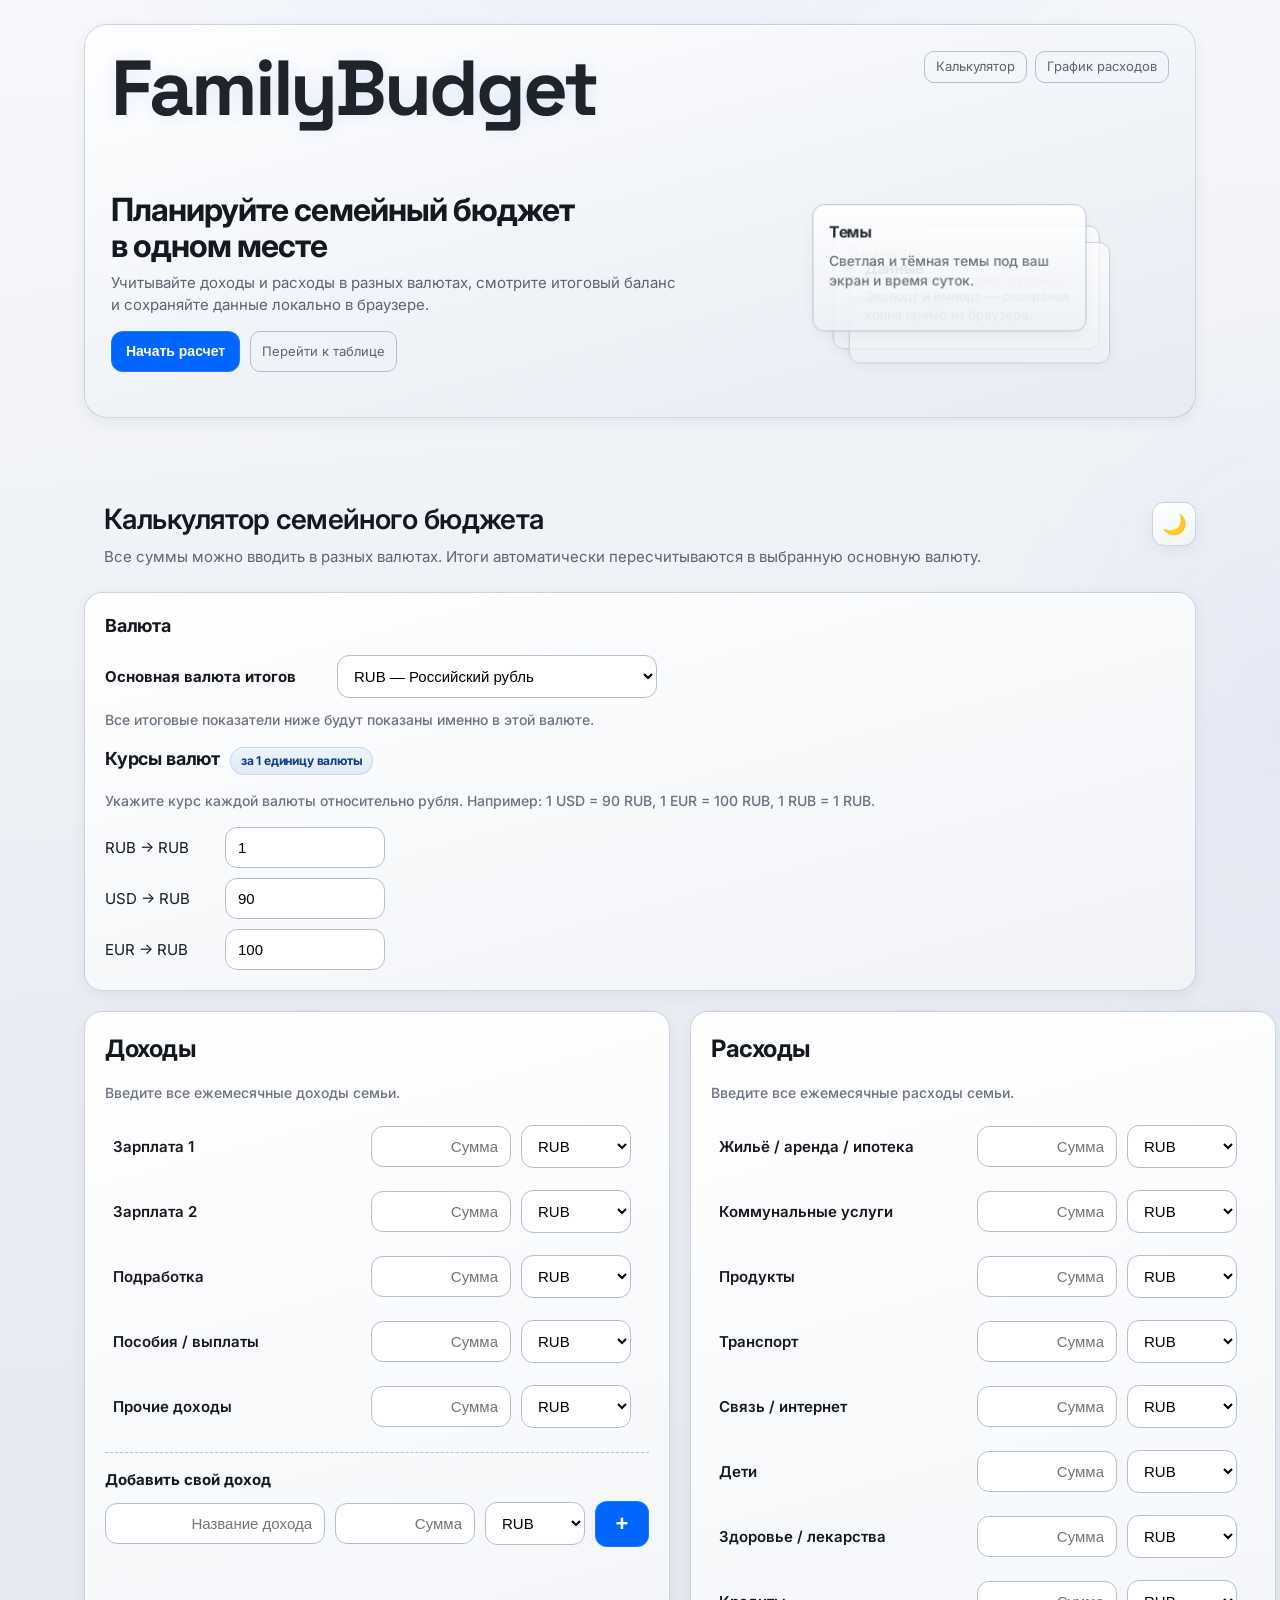
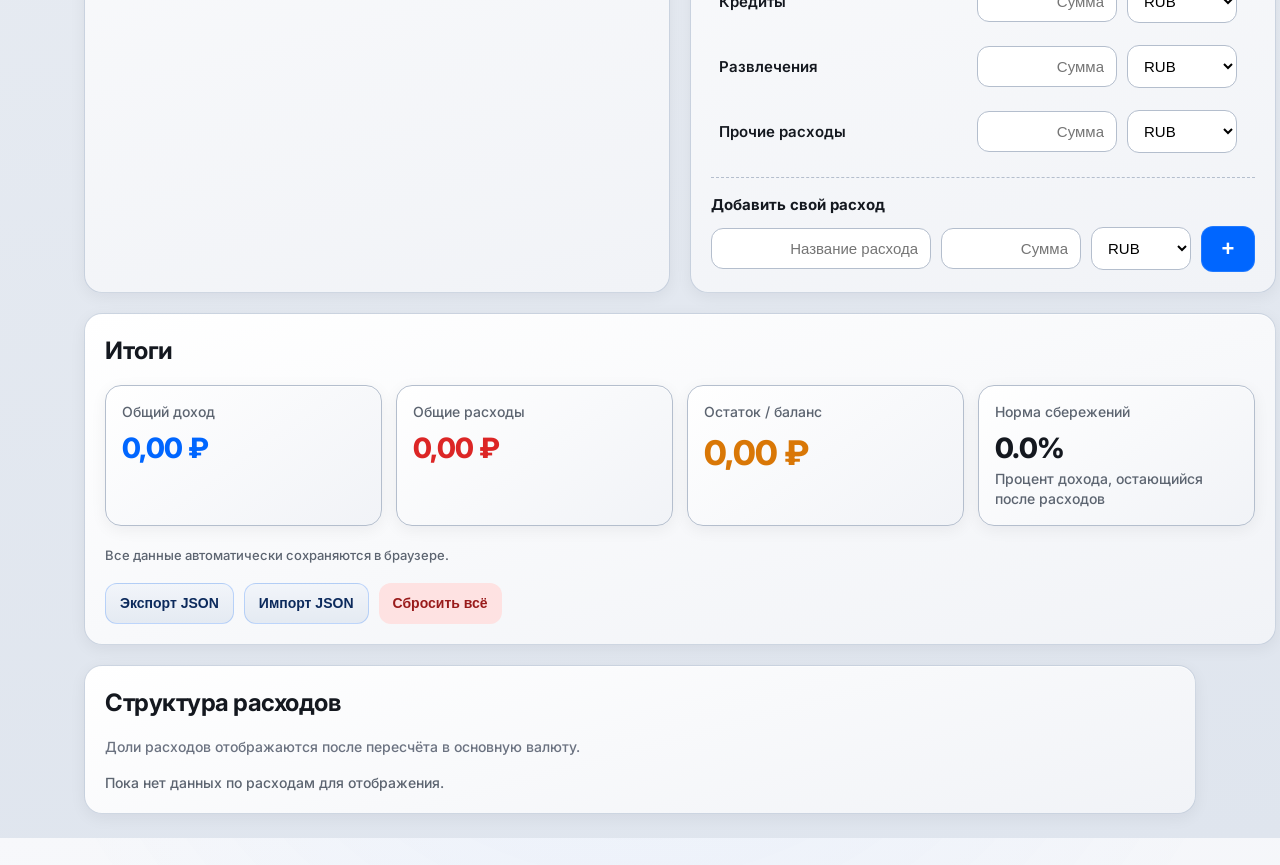
==== commit f182ee40: "Апдейт кнопки темы" ====
--- a/calc.html
+++ b/calc.html
@@ -430,6 +430,26 @@
       margin-top: 20px;
     }
 
+    .border-glow-card--theme-toggle {
+      --border-radius: 12px;
+      --glow-padding: 30px;
+      --cone-spread: 24;
+      display: inline-grid;
+      margin-bottom: 0;
+      align-self: flex-start;
+    }
+
+    .border-glow-card--theme-toggle .border-glow-inner {
+      display: flex;
+      align-items: center;
+      justify-content: center;
+    }
+
+    .border-glow-card--theme-toggle .btn-ghost {
+      border: none;
+      box-shadow: none;
+    }
+
     .landing {
       padding: 26px;
     }
@@ -839,7 +859,7 @@
       width: 42px;
       height: 42px;
       padding: 0;
-      border-radius: 50%;
+      border-radius: 12px;
       font-size: 20px;
       line-height: 1;
       display: inline-flex;
@@ -1195,6 +1215,10 @@
       .header {
         flex-direction: column;
         align-items: stretch;
+      }
+
+      .border-glow-card--theme-toggle {
+        align-self: flex-end;
       }
     }
   </style>
@@ -1254,8 +1278,13 @@
         <h2 class="page-title">Калькулятор семейного бюджета</h2>
         <p>Все суммы можно вводить в&nbsp;разных валютах. Итоги автоматически пересчитываются в&nbsp;выбранную основную валюту.</p>
       </div>
-      <!-- Неакцентная кнопка переключения темы -->
-      <button class="btn btn-ghost" id="themeToggleBtn" type="button" title="Переключить тему" aria-label="Переключить тему">🌙</button>
+      <!-- Неакцентная кнопка переключения темы (Border Glow как у панелей) -->
+      <div class="border-glow-card border-glow-card--panel border-glow-card--theme-toggle" id="borderGlowThemeToggle">
+        <span class="edge-light" aria-hidden="true"></span>
+        <div class="border-glow-inner">
+          <button class="btn btn-ghost" id="themeToggleBtn" type="button" title="Переключить тему" aria-label="Переключить тему">🌙</button>
+        </div>
+      </div>
     </div>
 
     <div class="top-controls">
